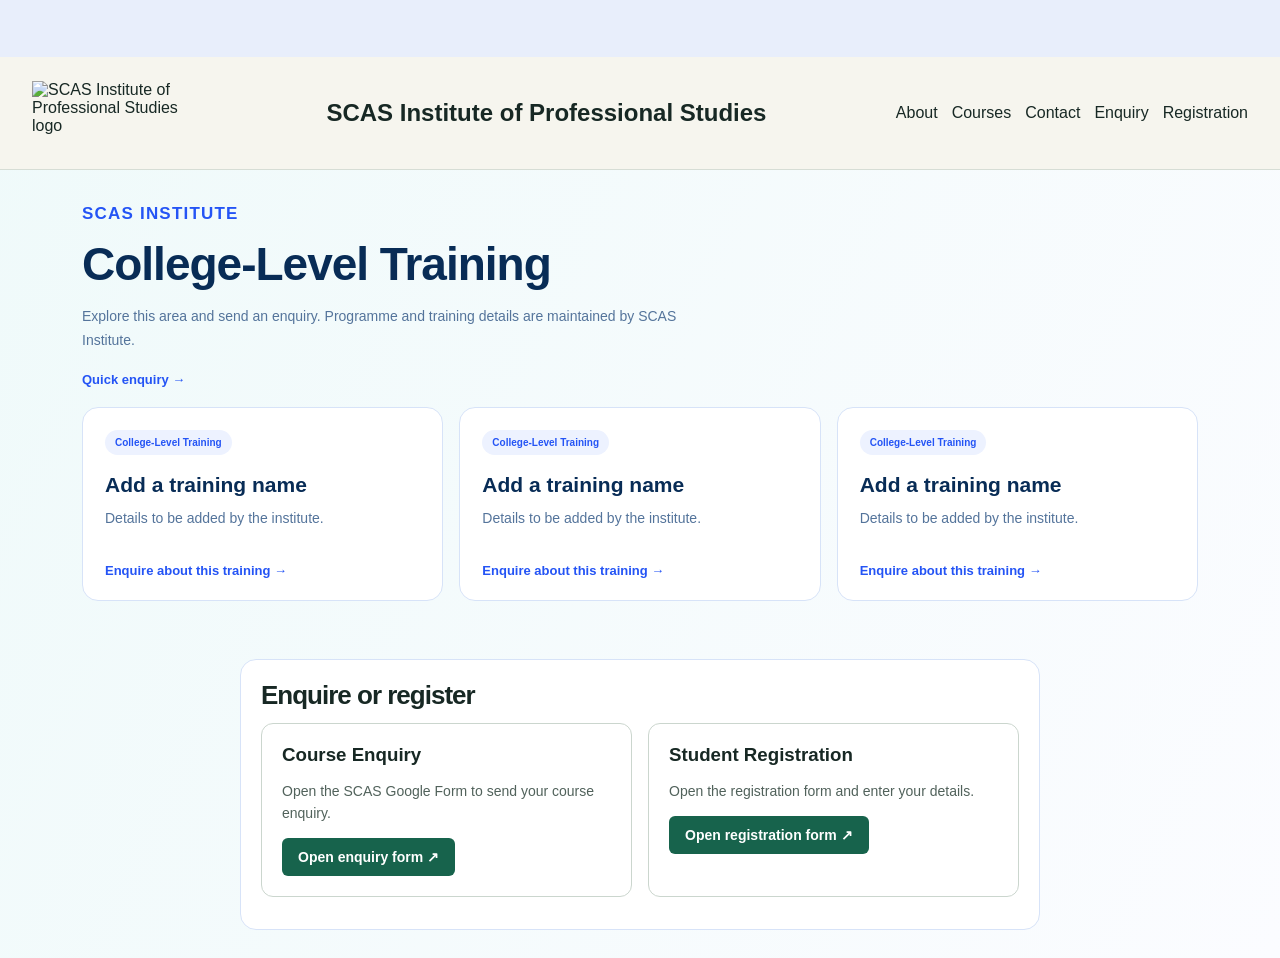
==== college-training.html @ 91c3e38a "Add files via upload" ====
<!doctype html>
<html lang="en"><head><meta charset="utf-8"><meta name="viewport" content="width=device-width,initial-scale=1"><title>Sokendra Singh — SCAS Institute</title><meta name="description" content="Explore data analytics and programming training with Sokendra Singh, MCA, at SCAS Institute of Professional Studies in Modinagar."><link rel="stylesheet" href="college-training.css"></head><body class="category-page"><div class="institute-banner" tabindex="0" aria-label="SCAS Institute of Professional Studies"><span>SCAS Institute of Professional Studies</span></div><div id="site"><nav><img class="institute-logo" src="assets/institute-logo.png" alt="SCAS Institute of Professional Studies logo" width="165" height="64"><strong>SCAS Institute of Professional Studies</strong><div><a href="index.html#about">About</a><a href="courses.html">Courses</a><a href="index.html#contact">Contact</a><a href="/enquiry" target="_blank" rel="noopener">Enquiry</a><a href="/registration" target="_blank" rel="noopener">Registration</a></div></nav><main><section id="category-catalog" data-category="college"><div class="category-eyebrow">SCAS INSTITUTE</div><h1>College-Level Training</h1><p>Explore this area and send an enquiry. Programme and training details are maintained by SCAS Institute.</p><div class="category-toolbar"><a href="#applications">Quick enquiry →</a><span id="catalog-status" role="status" aria-live="polite"></span></div><div class="category-grid"><article class="category-card" data-card-id="college-0"><span class="category-tag">College-Level Training</span><h3 class="card-view">Add a training name</h3><p class="card-view">Details to be added by the institute.</p><label class="card-edit">Name<input data-card-name maxlength="100" value=""></label><label class="card-edit">Description<textarea data-card-description maxlength="2000"></textarea></label><button type="button" class="card-edit" data-catalog-remove>Remove card</button><a href="#applications" data-catalog-enquiry="College-Level Training">Enquire about this training →</a></article><article class="category-card" data-card-id="college-1"><span class="category-tag">College-Level Training</span><h3 class="card-view">Add a training name</h3><p class="card-view">Details to be added by the institute.</p><label class="card-edit">Name<input data-card-name maxlength="100" value=""></label><label class="card-edit">Description<textarea data-card-description maxlength="2000"></textarea></label><button type="button" class="card-edit" data-catalog-remove>Remove card</button><a href="#applications" data-catalog-enquiry="College-Level Training">Enquire about this training →</a></article><article class="category-card" data-card-id="college-2"><span class="category-tag">College-Level Training</span><h3 class="card-view">Add a training name</h3><p class="card-view">Details to be added by the institute.</p><label class="card-edit">Name<input data-card-name maxlength="100" value=""></label><label class="card-edit">Description<textarea data-card-description maxlength="2000"></textarea></label><button type="button" class="card-edit" data-catalog-remove>Remove card</button><a href="#applications" data-catalog-enquiry="College-Level Training">Enquire about this training →</a></article></div></section></main></div><section class="application-area" id="applications"><h2>Enquire or register</h2><div class="google-form-links"><article><h3>Course Enquiry</h3><p>Open the SCAS Google Form to send your course enquiry.</p><a href="https://docs.google.com/forms/d/e/1FAIpQLSc8lZrNBLKyj6xHscq4NMp6DUZIu9iUQZ79iu9c7GhMhryGdA/viewform?usp=dialog" target="_blank" rel="noopener noreferrer">Open enquiry form ↗</a></article><article><h3>Student Registration</h3><p>Open the registration form and enter your details.</p><a href="https://docs.google.com/forms/d/e/1FAIpQLSdCPKtjDlXHRL95Kh41NT8Lr24bz3s6_WvkZWDFRTe014wUqg/viewform?usp=dialog" target="_blank" rel="noopener noreferrer">Open registration form ↗</a></article></div><div class="application-grid"></div></section><script src="college-training.js"></script></body></html>
---- college-training.css ----
:root{--ink:#172824;--green:#17634c;--paper:#f6f5ee}*{box-sizing:border-box}html{scroll-behavior:smooth}body{margin:0;background:var(--paper);color:var(--ink);font-family:Arial,sans-serif}nav,main,footer{max-width:1180px;margin:auto;padding:24px 32px}nav{display:flex;justify-content:space-between;align-items:center;border-bottom:1px solid #d6ddd5}nav strong{font-size:24px}a{color:inherit}nav a{margin-left:20px;text-decoration:none}main{padding-top:10px}.hero{padding:14px 0 20px;display:grid;grid-template-columns:1.3fr 1fr;gap:50px;align-items:center}.eyebrow{font-size:12px;letter-spacing:2px;color:var(--green);font-weight:bold}h1{font-size:clamp(44px,7vw,80px);line-height:1.02;letter-spacing:-4px;margin:20px 0}h1 em{color:var(--green);font-style:normal}p{line-height:1.7;max-width:650px;color:#51625b}.button{display:inline-block;padding:15px 22px;background:var(--green);color:white;text-decoration:none;border-radius:6px;margin:15px 12px 0 0}.visual{background:var(--ink);color:#e9f4e7;border-radius:16px;padding:34px;transform:rotate(2deg)}.visual small{color:#b1c6bb}.bars{display:flex;align-items:end;height:150px;gap:15px;margin:25px 0}.bars i{flex:1;background:#94cfa9;border-radius:5px 5px 0 0}.code{font-family:monospace;line-height:1.8;color:#b9dbc6}.facts{display:flex;flex-wrap:wrap;gap:24px;padding:18px 0;border-top:1px solid #d6ddd5;border-bottom:1px solid #d6ddd5}.facts strong{font-size:26px;display:block}.facts small{color:#51625b}section{padding:22px 0}#courses{padding-top:12px}section>.eyebrow+h2{margin-top:4px}section>p{margin-top:6px;margin-bottom:8px}h2{font-size:38px;letter-spacing:-1px;margin:6px 0}#about h2{margin-bottom:0}#about h2+p{margin-top:6px}details{border-bottom:1px solid #cbd6ce;background:#fff;border-radius:8px;margin:10px 0}summary{list-style:none;cursor:pointer;padding:17px;display:flex;align-items:center;gap:22px;font-size:21px}summary::-webkit-details-marker{display:none}summary small{display:block;font-size:11px;margin-top:7px;color:#617069}summary b{margin-left:auto}.number{color:#80948a;font-size:13px}pre{white-space:pre-wrap;font-family:inherit;font-size:15px;line-height:1.85;padding:0 24px 24px;margin:0}.contact{background:#e4eddf;border-radius:14px;padding:24px}.contact a{display:inline-block;margin:12px 25px 5px 0}.note{font-size:13px}footer{border-top:1px solid #d6ddd5;font-size:13px;color:#617069}a:focus-visible,summary:focus-visible{outline:3px solid #e1a648;outline-offset:5px}@media(max-width:700px){nav,main,footer{padding:20px}nav a{margin-left:10px;font-size:12px}main{padding-top:8px}.hero{grid-template-columns:1fr;padding:10px 0 24px;gap:20px}h1{letter-spacing:-2px}.facts{gap:25px;flex-wrap:wrap}section{padding:16px 0}#courses{padding-top:10px}summary{font-size:18px;padding:15px}h2{font-size:30px}}

body.category-page{background:linear-gradient(115deg,#effafa,#fbfcff)}body.category-page #editor,body.category-page #editor-help,body.category-page #course-form,body.category-page #project-form,body.category-page #social-form,body.category-page #registration-form,body.category-page #admin-entries{display:none!important}#category-catalog{color:#082c56;padding:24px 0}#category-catalog h1{font-size:clamp(32px,4vw,46px);line-height:1.15;letter-spacing:-1px;margin:14px 0}#category-catalog>p{font-size:14px;color:#54749b}.category-eyebrow{font-size:17px;font-weight:800;letter-spacing:1.2px;color:#2454f5}.category-toolbar{display:flex;align-items:center;gap:10px;flex-wrap:wrap;margin:20px 0}.category-toolbar button,.category-card button{border:1px solid #d7e3f8;background:white;color:#2454f5;border-radius:7px;padding:10px 14px;cursor:pointer;font-weight:700}.category-toolbar [data-catalog-save]{background:#2454f5;color:white}.category-toolbar a,.category-card>a{color:#2454f5;font-weight:700;text-decoration:none;font-size:13px}.category-grid{display:grid;grid-template-columns:repeat(3,minmax(0,1fr));gap:16px}.category-card{display:flex;flex-direction:column;min-width:0;border:1px solid #d7e3f8;border-radius:16px;padding:22px;background:white}.category-tag{font-size:10px;font-weight:700;border-radius:20px;color:#2454f5;background:#edf2ff;padding:7px 10px;align-self:start}.category-card h3{font-size:21px;margin:18px 0 10px;overflow-wrap:anywhere}.category-card p{font-size:14px;line-height:1.65;margin:0 0 20px;color:#54749b;white-space:pre-wrap;overflow-wrap:anywhere;flex:1}.category-card>a{margin-top:auto;padding-top:12px}.card-edit{display:none}.catalog-editing .card-view{display:none}.catalog-editing .card-edit{display:block}.category-card label{font-size:13px;margin-top:12px}.category-card input,.category-card textarea{display:block;box-sizing:border-box;width:100%;padding:10px;margin-top:6px;font:inherit;border:1px solid #b8c9e2;border-radius:6px}.category-card textarea{min-height:110px}.category-card [data-catalog-remove]{align-self:start;margin-top:12px;color:#983b3b}body.category-page .application-area{max-width:800px;margin:10px auto 28px;padding:20px;background:white;border:1px solid #d7e3f8;border-radius:16px}body.category-page .application-area>h2{font-size:26px}body.category-page .application-grid{display:block}body.category-page #enquiry-form{padding:0}body.category-page #enquiry-form>h3{display:none}@media(max-width:850px){.category-grid{grid-template-columns:repeat(2,minmax(0,1fr))}}@media(max-width:550px){.category-grid{grid-template-columns:1fr}body.category-page .application-area{margin:10px 16px 24px}}

body #site #course-pathways>.pathway-eyebrow{font-size:20px;line-height:1.35;font-weight:800}@media(max-width:600px){body #site #course-pathways>.pathway-eyebrow{font-size:18px}}

body #site nav{left:0!important;right:0!important;transform:none!important;width:100%!important;max-width:none!important;border-radius:0!important;box-shadow:none!important;box-sizing:border-box}

:root{--editor-offset:0px;--navigation-height:82px}#editor{z-index:80!important}#site nav{position:fixed!important;top:var(--editor-offset)!important;left:50%;transform:translateX(-50%);width:100%;max-width:1120px;z-index:60;background:var(--paper,#f6f5ee);box-shadow:0 3px 12px #17282414;margin:0!important}#site [data-header-spacer]{height:var(--navigation-height);width:100%;pointer-events:none}html{scroll-padding-top:calc(var(--editor-offset) + var(--navigation-height) + 16px)}@media(max-width:600px){#site nav{max-width:100%}}

:root{--marquee-height:40px}body .institute-banner{display:block!important;position:fixed!important;top:var(--editor-offset);left:0;right:0;width:100%;z-index:70;box-sizing:border-box;margin:0}#site nav{top:calc(var(--editor-offset) + var(--marquee-height))!important}#site [data-header-spacer]{height:calc(var(--navigation-height) + var(--marquee-height))}html{scroll-padding-top:calc(var(--editor-offset) + var(--marquee-height) + var(--navigation-height) + 16px)}

.facts>[data-editor-tools]{grid-column:1/-1}nav>[data-editor-tools]{flex-basis:100%}

[data-size-selected]{outline:2px solid #dd9b20!important;outline-offset:3px}#editor label{font-size:13px}#editor input[type=range]{width:100px}#editor [hidden]{display:none!important}

#site [data-editor-deleted]{display:none!important}.block-tools{display:flex!important;gap:6px!important;flex-wrap:wrap!important;margin:8px 0!important;padding:5px!important;background:#eaf2ff!important;position:relative;z-index:5}.block-tools button{font:12px Arial!important;color:#123366!important;background:white!important;border:1px solid #b5c8dd!important;border-radius:5px!important;padding:6px 9px!important;cursor:pointer}.block-tools button[data-block-action=delete]{color:#a21e26!important}#block-form{padding:18px;background:#edf4ff}#block-form label{display:block;margin:12px 0}#block-form input,#block-form textarea{display:block;width:100%;max-width:700px;padding:10px;font:inherit}#block-form textarea{min-height:100px}#block-form button{padding:10px;margin:6px}body.editing #site details.compact-extra{height:auto!important;max-height:none!important;overflow:visible!important}body.editing #site details.compact-extra>summary{height:auto!important;max-height:none!important;flex-wrap:wrap}#site .custom-card{border:1px solid #cbd6ce;background:white;border-radius:12px;padding:18px;margin:12px 0}#site .custom-card p{white-space:pre-wrap}#site .facts{grid-template-columns:repeat(auto-fit,minmax(135px,1fr))!important}

#menu-form label{display:block;margin:12px 0}#menu-form input:not([type=checkbox]){display:block;width:100%;max-width:650px;padding:10px;margin-top:6px;border:1px solid #adbfb3;border-radius:5px;font:inherit}#menu-form button{padding:10px 16px;border:0;border-radius:5px;cursor:pointer;background:#17634c;color:white}body.course-page #menu-form,body.category-page #menu-form{display:none!important}

.google-form-links{display:grid;grid-template-columns:1fr 1fr;gap:16px;margin:12px 0}.google-form-links article{padding:20px;background:white;border:1px solid #cbd6ce;border-radius:12px}.google-form-links h3{margin:0 0 8px}.google-form-links p{font-size:14px;line-height:1.6}.google-form-links a{display:inline-block;padding:11px 16px;background:#17634c;color:white;border-radius:6px;text-decoration:none;font-weight:bold;font-size:14px}#applications>.application-grid{display:none!important}@media(max-width:600px){.google-form-links{grid-template-columns:1fr}}

#editor{position:sticky;top:0;z-index:20;background:#172824;color:white;padding:12px;display:flex;flex-wrap:wrap;gap:10px;align-items:center}#editor button{padding:10px;border:0;border-radius:4px;cursor:pointer}#editor input{max-width:230px}[contenteditable=true]{outline:1px dashed #17634c;outline-offset:4px}#editor-help{display:none;background:#e4eddf;padding:16px}body.editing #editor-help{display:block}.added-picture{max-width:100%;height:auto;border-radius:12px;display:block;margin:20px auto}#status{font-size:13px}

.institute-banner{overflow:hidden;background:#e8eefb;color:#123875;padding:15px 0;position:relative}.institute-banner span{display:inline-block;white-space:nowrap;font-size:23px;font-weight:bold;animation:institute-scroll 20s linear infinite;padding-left:100%}.institute-banner:hover span,.institute-banner:focus-within span{animation-play-state:paused}@keyframes institute-scroll{from{transform:translateX(0)}to{transform:translateX(-100%)}}@media(prefers-reduced-motion:reduce){.institute-banner span{animation:none;padding-left:20px;white-space:normal}}

nav{gap:15px;flex-wrap:wrap}nav div{display:flex;flex-wrap:wrap;gap:14px}nav a{margin-left:0!important}#enquiry-form,#registration-form{scroll-margin-top:90px}.application-area{max-width:1180px;margin:8px auto 20px;padding:8px 25px 20px}.application-area>h2{margin-top:0;margin-bottom:12px}.application-grid form>h3{margin-top:0}.application-grid{display:grid;grid-template-columns:1fr 1fr;gap:25px}.application-grid form{background:white;padding:25px;border-radius:12px}.application-grid label{display:block;margin:14px 0;font-size:14px}.application-grid input,.application-grid select,.application-grid textarea{display:block;width:100%;padding:12px;margin-top:6px;border:1px solid #adbfb3;border-radius:5px;font:inherit}.application-grid button,#load-entries{background:#17634c;color:white;padding:12px;border:0;border-radius:5px;cursor:pointer}.application-grid .consent{display:flex;gap:10px}.consent input{width:auto}#entries table{border-collapse:collapse;width:100%;font-size:14px}#entries td,#entries th{padding:10px;text-align:left;border-bottom:1px solid #ccd7cf}#entries{overflow:auto}@media(max-width:700px){.application-grid{grid-template-columns:1fr}}
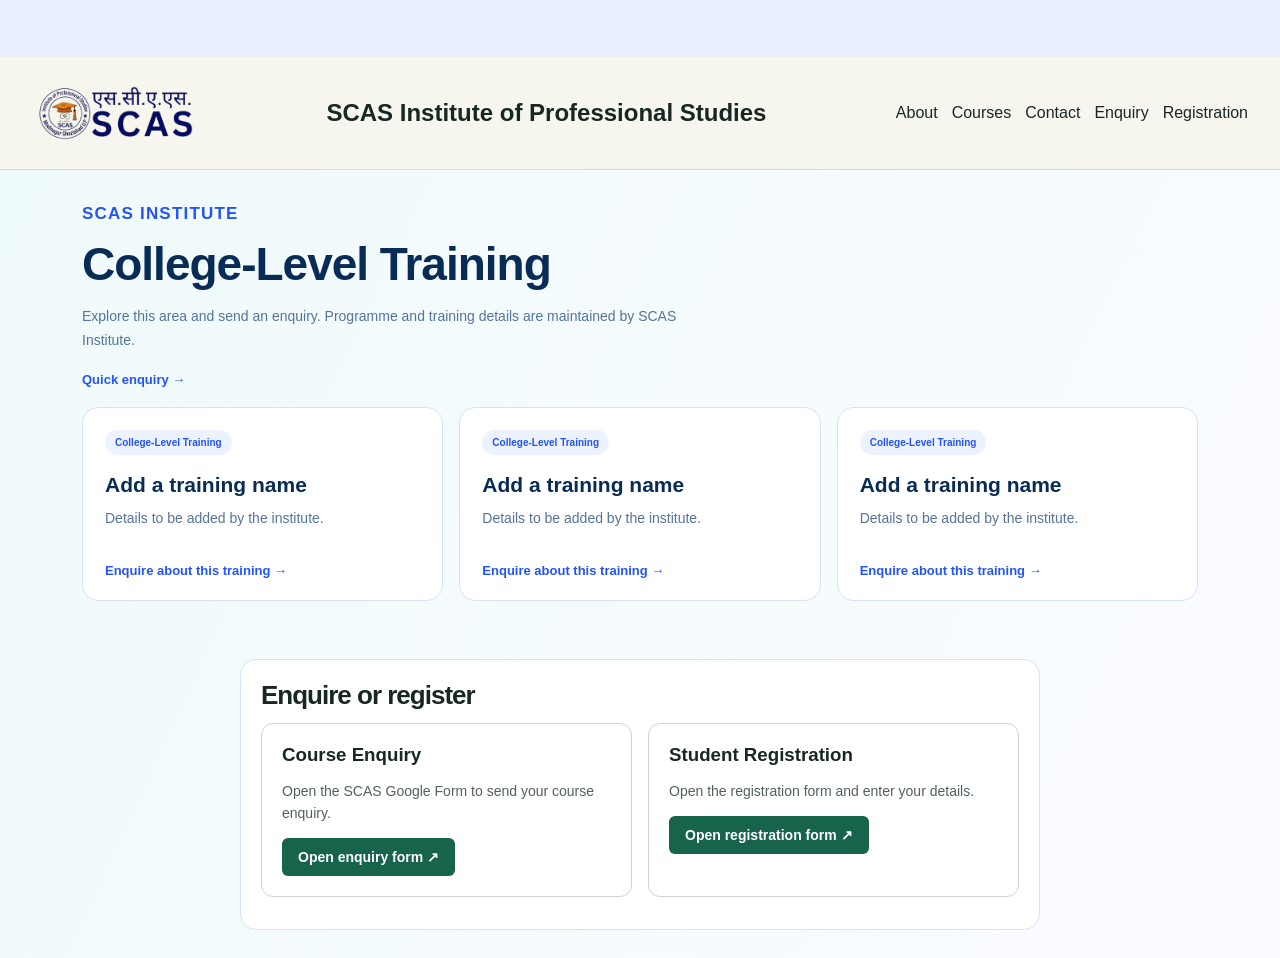
==== commit b6ddf587: "Add files via upload" ====
--- a/college-training.html
+++ b/college-training.html
@@ -1,2 +1,2 @@
 <!doctype html>
-<html lang="en"><head><meta charset="utf-8"><meta name="viewport" content="width=device-width,initial-scale=1"><title>Sokendra Singh — SCAS Institute</title><meta name="description" content="Explore data analytics and programming training with Sokendra Singh, MCA, at SCAS Institute of Professional Studies in Modinagar."><link rel="stylesheet" href="college-training.css"></head><body class="category-page"><div class="institute-banner" tabindex="0" aria-label="SCAS Institute of Professional Studies"><span>SCAS Institute of Professional Studies</span></div><div id="site"><nav><img class="institute-logo" src="assets/institute-logo.png" alt="SCAS Institute of Professional Studies logo" width="165" height="64"><strong>SCAS Institute of Professional Studies</strong><div><a href="index.html#about">About</a><a href="courses.html">Courses</a><a href="index.html#contact">Contact</a><a href="/enquiry" target="_blank" rel="noopener">Enquiry</a><a href="/registration" target="_blank" rel="noopener">Registration</a></div></nav><main><section id="category-catalog" data-category="college"><div class="category-eyebrow">SCAS INSTITUTE</div><h1>College-Level Training</h1><p>Explore this area and send an enquiry. Programme and training details are maintained by SCAS Institute.</p><div class="category-toolbar"><a href="#applications">Quick enquiry →</a><span id="catalog-status" role="status" aria-live="polite"></span></div><div class="category-grid"><article class="category-card" data-card-id="college-0"><span class="category-tag">College-Level Training</span><h3 class="card-view">Add a training name</h3><p class="card-view">Details to be added by the institute.</p><label class="card-edit">Name<input data-card-name maxlength="100" value=""></label><label class="card-edit">Description<textarea data-card-description maxlength="2000"></textarea></label><button type="button" class="card-edit" data-catalog-remove>Remove card</button><a href="#applications" data-catalog-enquiry="College-Level Training">Enquire about this training →</a></article><article class="category-card" data-card-id="college-1"><span class="category-tag">College-Level Training</span><h3 class="card-view">Add a training name</h3><p class="card-view">Details to be added by the institute.</p><label class="card-edit">Name<input data-card-name maxlength="100" value=""></label><label class="card-edit">Description<textarea data-card-description maxlength="2000"></textarea></label><button type="button" class="card-edit" data-catalog-remove>Remove card</button><a href="#applications" data-catalog-enquiry="College-Level Training">Enquire about this training →</a></article><article class="category-card" data-card-id="college-2"><span class="category-tag">College-Level Training</span><h3 class="card-view">Add a training name</h3><p class="card-view">Details to be added by the institute.</p><label class="card-edit">Name<input data-card-name maxlength="100" value=""></label><label class="card-edit">Description<textarea data-card-description maxlength="2000"></textarea></label><button type="button" class="card-edit" data-catalog-remove>Remove card</button><a href="#applications" data-catalog-enquiry="College-Level Training">Enquire about this training →</a></article></div></section></main></div><section class="application-area" id="applications"><h2>Enquire or register</h2><div class="google-form-links"><article><h3>Course Enquiry</h3><p>Open the SCAS Google Form to send your course enquiry.</p><a href="https://docs.google.com/forms/d/e/1FAIpQLSc8lZrNBLKyj6xHscq4NMp6DUZIu9iUQZ79iu9c7GhMhryGdA/viewform?usp=dialog" target="_blank" rel="noopener noreferrer">Open enquiry form ↗</a></article><article><h3>Student Registration</h3><p>Open the registration form and enter your details.</p><a href="https://docs.google.com/forms/d/e/1FAIpQLSdCPKtjDlXHRL95Kh41NT8Lr24bz3s6_WvkZWDFRTe014wUqg/viewform?usp=dialog" target="_blank" rel="noopener noreferrer">Open registration form ↗</a></article></div><div class="application-grid"></div></section><script src="college-training.js"></script></body></html>+<html lang="en"><head><meta charset="utf-8"><meta name="viewport" content="width=device-width,initial-scale=1"><title>Sokendra Singh — SCAS Institute</title><meta name="description" content="Explore data analytics and programming training with Sokendra Singh, MCA, at SCAS Institute of Professional Studies in Modinagar."><link rel="stylesheet" href="college-training.css"><style>:root{--editor-offset:0px}</style></head><body class="category-page"><div class="institute-banner" tabindex="0" aria-label="SCAS Institute of Professional Studies"><span>SCAS Institute of Professional Studies</span></div><div id="site"><nav><img class="institute-logo" src="assets/institute-logo.png" alt="SCAS Institute of Professional Studies logo" width="165" height="64"><strong>SCAS Institute of Professional Studies</strong><div><a href="index.html#about">About</a><a href="courses.html">Courses</a><a href="index.html#contact">Contact</a><a href="https://docs.google.com/forms/d/e/1FAIpQLSc8lZrNBLKyj6xHscq4NMp6DUZIu9iUQZ79iu9c7GhMhryGdA/viewform?usp=dialog" target="_blank" rel="noopener">Enquiry</a><a href="https://docs.google.com/forms/d/e/1FAIpQLSdCPKtjDlXHRL95Kh41NT8Lr24bz3s6_WvkZWDFRTe014wUqg/viewform?usp=dialog" target="_blank" rel="noopener">Registration</a></div></nav><main><section id="category-catalog" data-category="college"><div class="category-eyebrow">SCAS INSTITUTE</div><h1>College-Level Training</h1><p>Explore this area and send an enquiry. Programme and training details are maintained by SCAS Institute.</p><div class="category-toolbar"><a href="#applications">Quick enquiry →</a><span id="catalog-status" role="status" aria-live="polite"></span></div><div class="category-grid"><article class="category-card" data-card-id="college-0"><span class="category-tag">College-Level Training</span><h3 class="card-view">Add a training name</h3><p class="card-view">Details to be added by the institute.</p><label class="card-edit">Name<input data-card-name maxlength="100" value=""></label><label class="card-edit">Description<textarea data-card-description maxlength="2000"></textarea></label><button type="button" class="card-edit" data-catalog-remove>Remove card</button><a href="#applications" data-catalog-enquiry="College-Level Training">Enquire about this training →</a></article><article class="category-card" data-card-id="college-1"><span class="category-tag">College-Level Training</span><h3 class="card-view">Add a training name</h3><p class="card-view">Details to be added by the institute.</p><label class="card-edit">Name<input data-card-name maxlength="100" value=""></label><label class="card-edit">Description<textarea data-card-description maxlength="2000"></textarea></label><button type="button" class="card-edit" data-catalog-remove>Remove card</button><a href="#applications" data-catalog-enquiry="College-Level Training">Enquire about this training →</a></article><article class="category-card" data-card-id="college-2"><span class="category-tag">College-Level Training</span><h3 class="card-view">Add a training name</h3><p class="card-view">Details to be added by the institute.</p><label class="card-edit">Name<input data-card-name maxlength="100" value=""></label><label class="card-edit">Description<textarea data-card-description maxlength="2000"></textarea></label><button type="button" class="card-edit" data-catalog-remove>Remove card</button><a href="#applications" data-catalog-enquiry="College-Level Training">Enquire about this training →</a></article></div></section></main></div><section class="application-area" id="applications"><h2>Enquire or register</h2><div class="google-form-links"><article><h3>Course Enquiry</h3><p>Open the SCAS Google Form to send your course enquiry.</p><a href="https://docs.google.com/forms/d/e/1FAIpQLSc8lZrNBLKyj6xHscq4NMp6DUZIu9iUQZ79iu9c7GhMhryGdA/viewform?usp=dialog" target="_blank" rel="noopener noreferrer">Open enquiry form ↗</a></article><article><h3>Student Registration</h3><p>Open the registration form and enter your details.</p><a href="https://docs.google.com/forms/d/e/1FAIpQLSdCPKtjDlXHRL95Kh41NT8Lr24bz3s6_WvkZWDFRTe014wUqg/viewform?usp=dialog" target="_blank" rel="noopener noreferrer">Open registration form ↗</a></article></div><div class="application-grid"></div></section><script src="public.js?v=header-links-2"></script></body></html>
